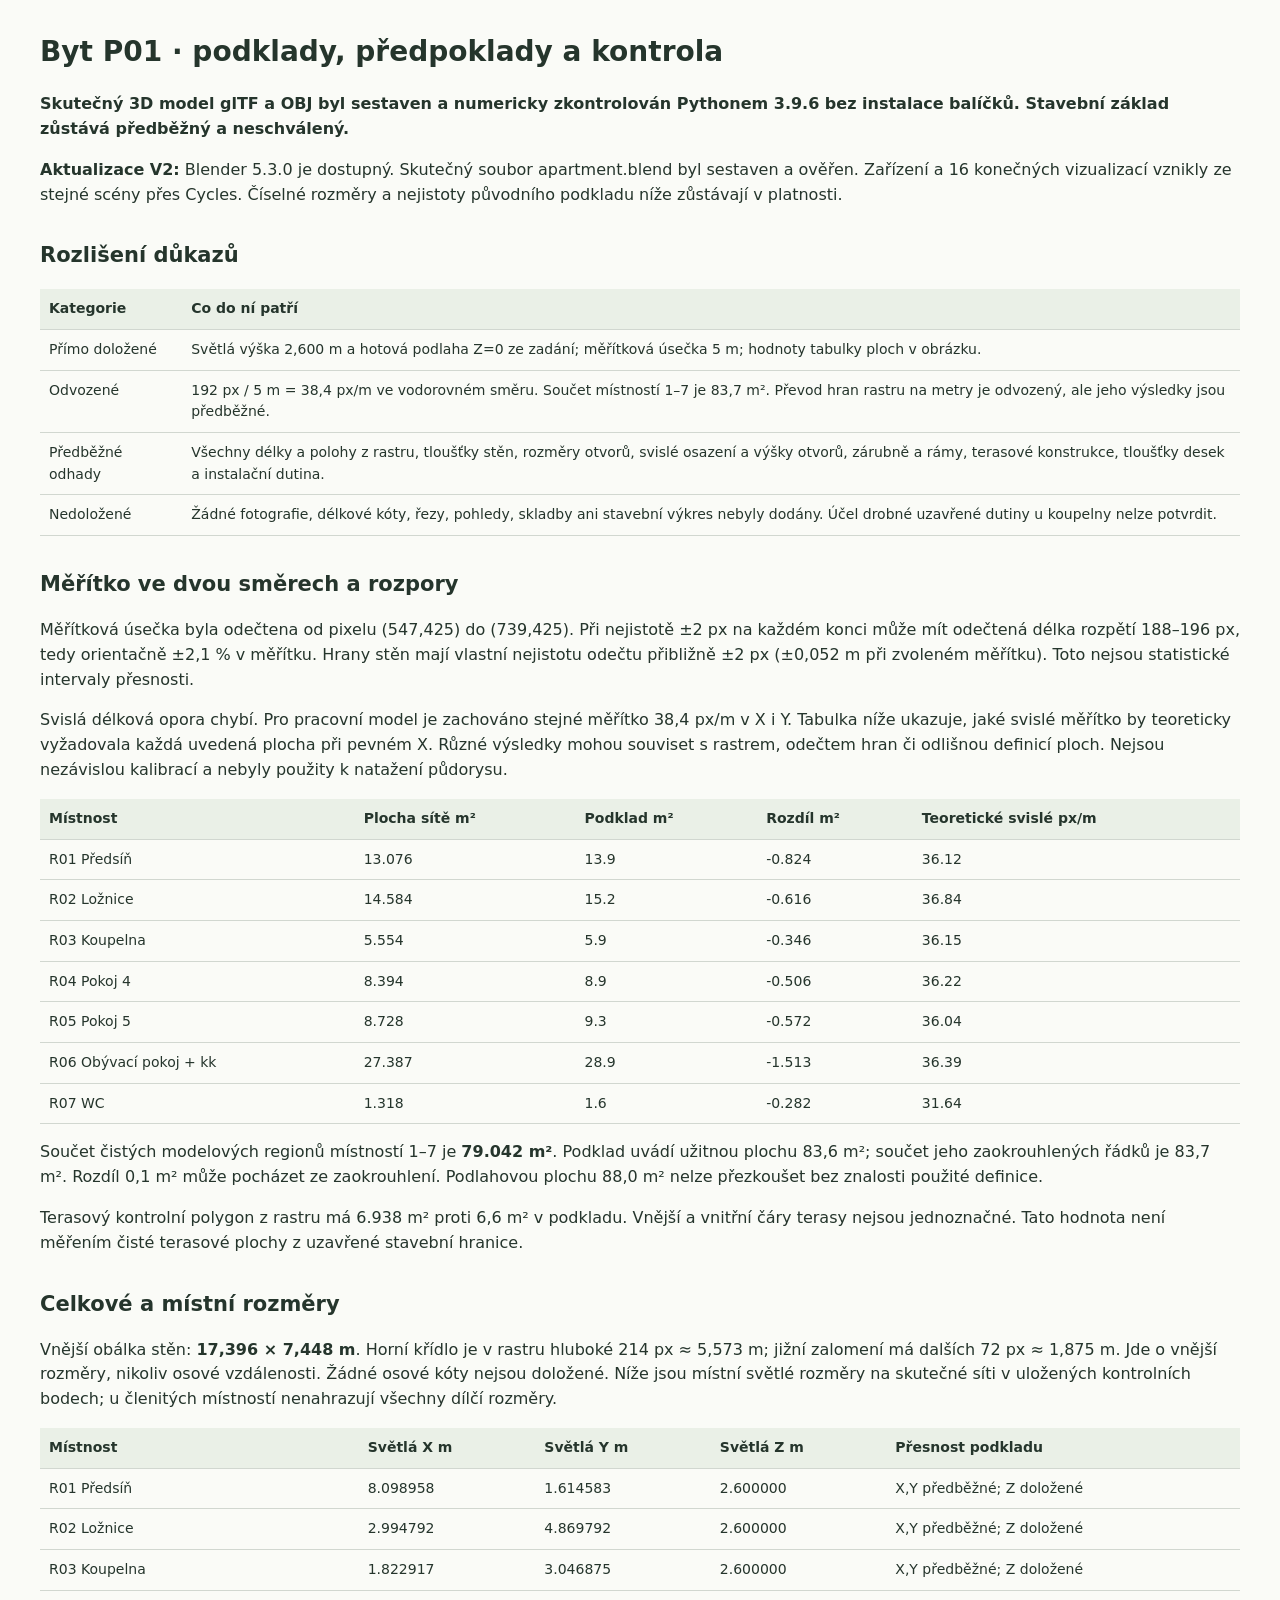
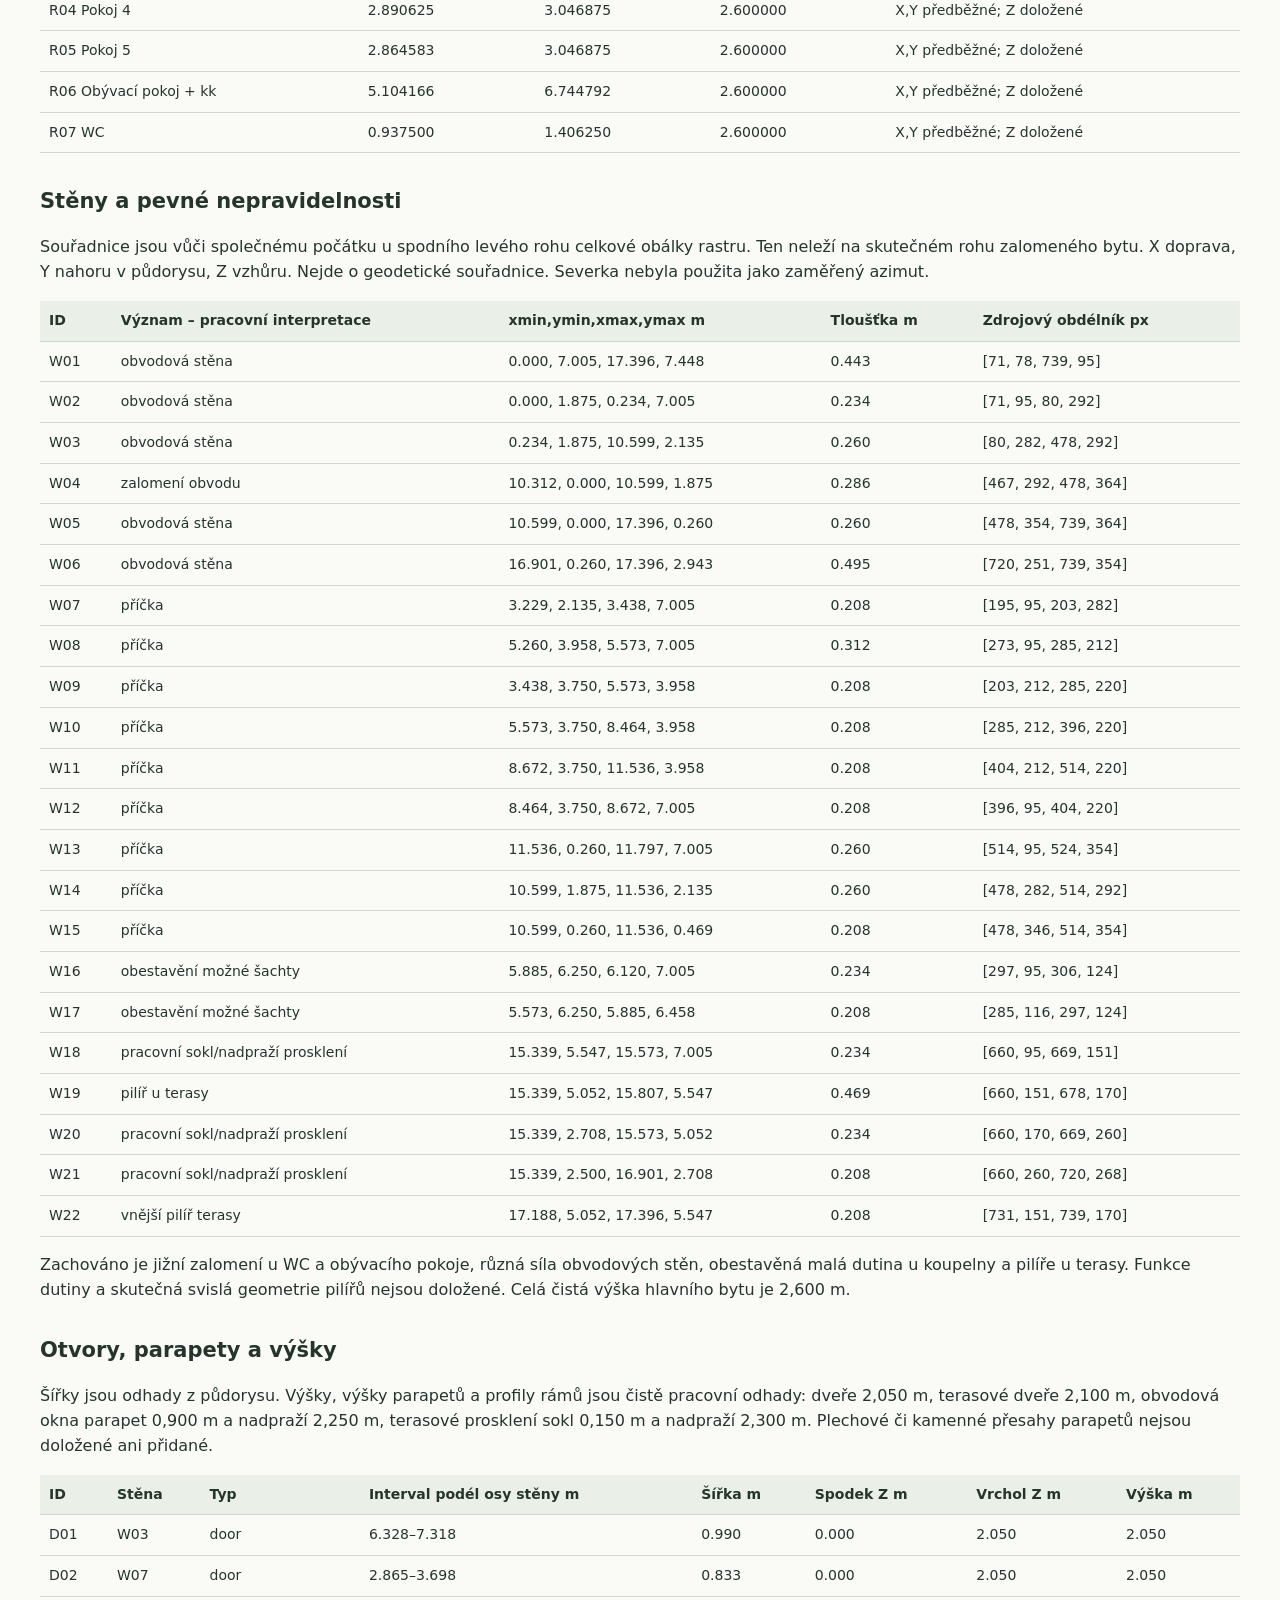
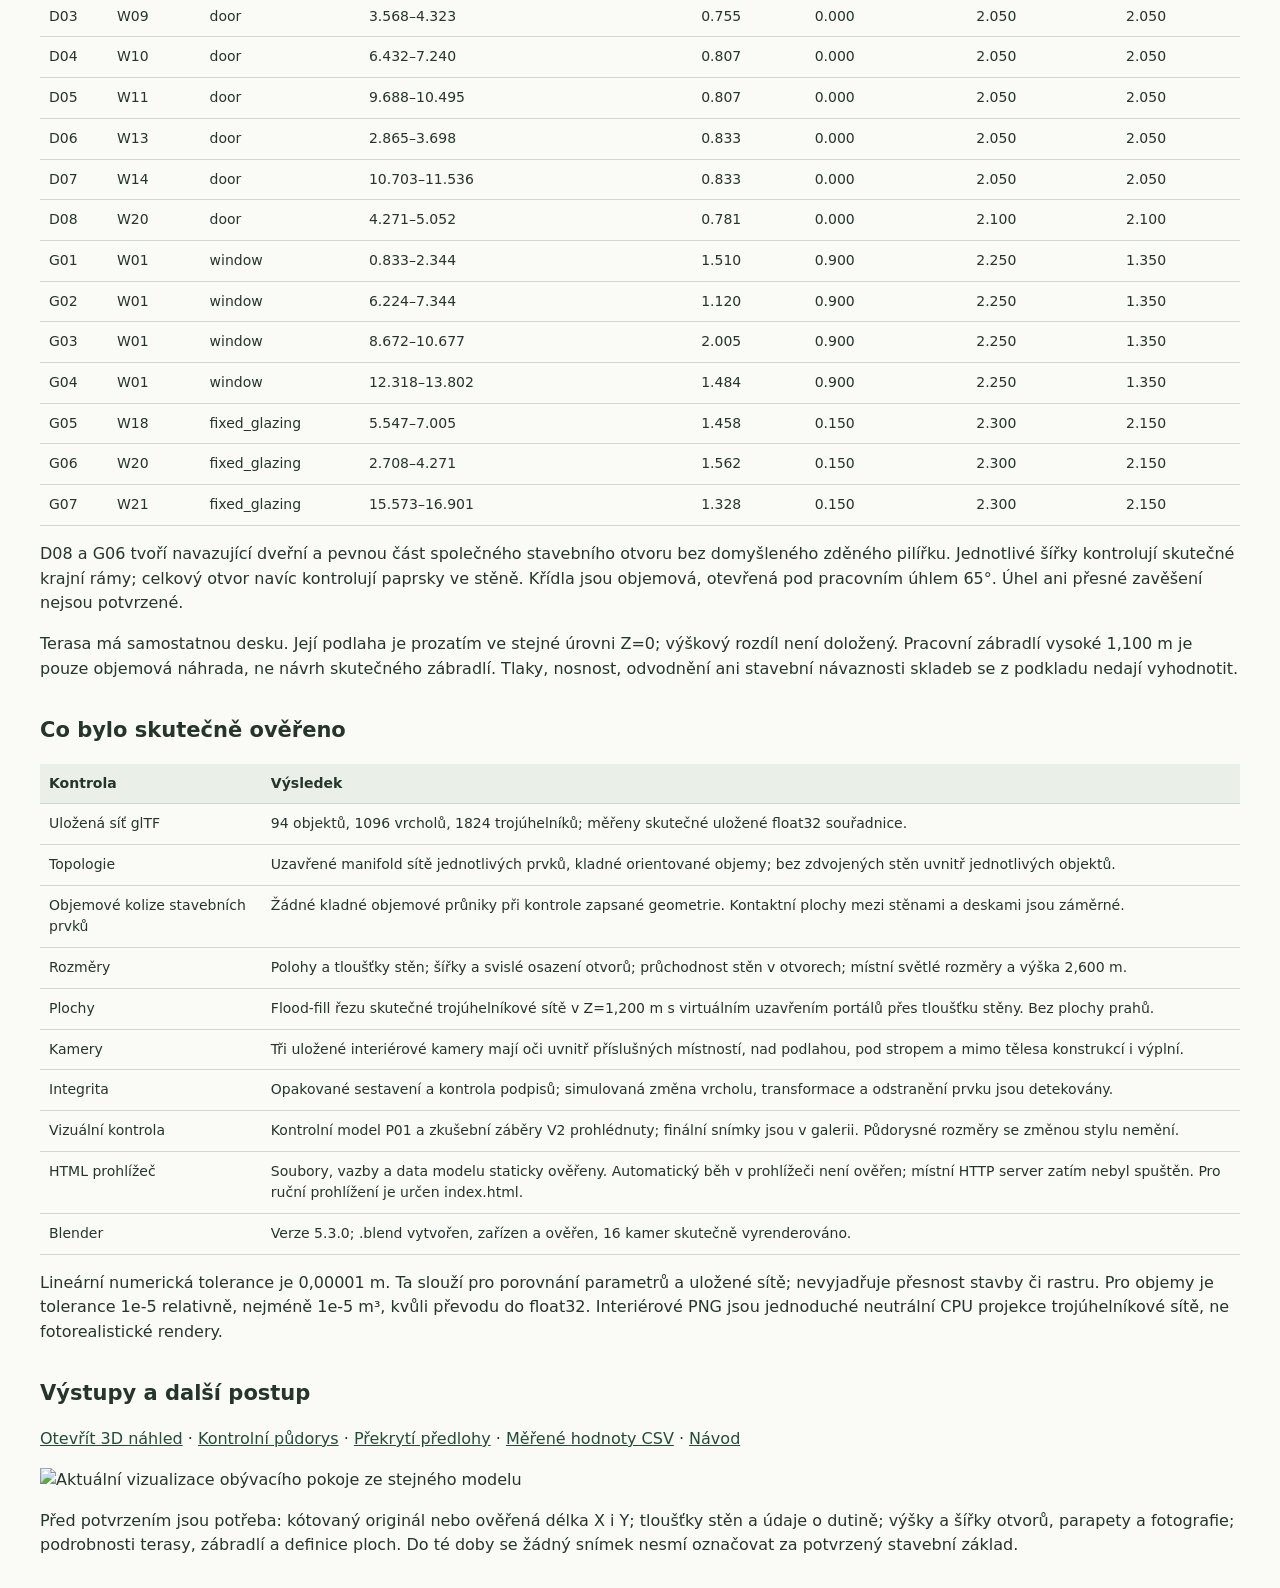
==== source_assessment.html @ 37d4055d "Add apartment website and 3D model" ====
<!doctype html><html lang="cs"><head><meta charset="utf-8"><meta name="viewport" content="width=device-width,initial-scale=1"><title>Podklady a kontrola – byt P01</title>
<style>body{font:16px/1.55 system-ui,sans-serif;max-width:1200px;margin:30px auto;padding:0 22px;color:#25352c;background:#fafbf7}h1{font-size:28px}h2{font-size:21px;margin-top:32px}table{border-collapse:collapse;width:100%;font-size:14px;margin:16px 0}td,th{border-bottom:1px solid #d1d7d0;text-align:left;padding:9px;vertical-align:top}th{background:#eaf0e7}code{background:#e8eee4;padding:2px 4px}img{max-width:100%;height:auto}a{color:#234c35}@media print{body{font-size:11px}table{font-size:10px}h2{break-after:avoid}tr{break-inside:avoid}}</style></head><body>
<h1>Byt P01 · podklady, předpoklady a kontrola</h1>
<p><strong>Skutečný 3D model glTF a OBJ byl sestaven a numericky zkontrolován Pythonem 3.9.6 bez instalace balíčků. Stavební základ zůstává předběžný a neschválený.</strong></p>
<p><strong>Aktualizace V2:</strong> Blender 5.3.0 je dostupný. Skutečný soubor apartment.blend byl sestaven a ověřen. Zařízení a 16 konečných vizualizací vznikly ze stejné scény přes Cycles. Číselné rozměry a nejistoty původního podkladu níže zůstávají v platnosti.</p>
<h2>Rozlišení důkazů</h2>
<table><thead><tr><th>Kategorie</th><th>Co do ní patří</th></tr></thead><tbody><tr><td>Přímo doložené</td><td>Světlá výška 2,600 m a hotová podlaha Z=0 ze zadání; měřítková úsečka 5 m; hodnoty tabulky ploch v obrázku.</td></tr><tr><td>Odvozené</td><td>192 px / 5 m = 38,4 px/m ve vodorovném směru. Součet místností 1–7 je 83,7 m². Převod hran rastru na metry je odvozený, ale jeho výsledky jsou předběžné.</td></tr><tr><td>Předběžné odhady</td><td>Všechny délky a polohy z rastru, tloušťky stěn, rozměry otvorů, svislé osazení a výšky otvorů, zárubně a rámy, terasové konstrukce, tloušťky desek a instalační dutina.</td></tr><tr><td>Nedoložené</td><td>Žádné fotografie, délkové kóty, řezy, pohledy, skladby ani stavební výkres nebyly dodány. Účel drobné uzavřené dutiny u koupelny nelze potvrdit.</td></tr></tbody></table>
<h2>Měřítko ve dvou směrech a rozpory</h2>
<p>Měřítková úsečka byla odečtena od pixelu (547,425) do (739,425). Při nejistotě ±2 px na každém konci může mít odečtená délka rozpětí 188–196 px, tedy orientačně ±2,1 % v měřítku. Hrany stěn mají vlastní nejistotu odečtu přibližně ±2 px (±0,052 m při zvoleném měřítku). Toto nejsou statistické intervaly přesnosti.</p>
<p>Svislá délková opora chybí. Pro pracovní model je zachováno stejné měřítko 38,4 px/m v X i Y. Tabulka níže ukazuje, jaké svislé měřítko by teoreticky vyžadovala každá uvedená plocha při pevném X. Různé výsledky mohou souviset s rastrem, odečtem hran či odlišnou definicí ploch. Nejsou nezávislou kalibrací a nebyly použity k natažení půdorysu.</p>
<table><thead><tr><th>Místnost</th><th>Plocha sítě m²</th><th>Podklad m²</th><th>Rozdíl m²</th><th>Teoretické svislé px/m</th></tr></thead><tbody><tr><td>R01 Předsíň</td><td>13.076</td><td>13.9</td><td>-0.824</td><td>36.12</td></tr><tr><td>R02 Ložnice</td><td>14.584</td><td>15.2</td><td>-0.616</td><td>36.84</td></tr><tr><td>R03 Koupelna</td><td>5.554</td><td>5.9</td><td>-0.346</td><td>36.15</td></tr><tr><td>R04 Pokoj 4</td><td>8.394</td><td>8.9</td><td>-0.506</td><td>36.22</td></tr><tr><td>R05 Pokoj 5</td><td>8.728</td><td>9.3</td><td>-0.572</td><td>36.04</td></tr><tr><td>R06 Obývací pokoj + kk</td><td>27.387</td><td>28.9</td><td>-1.513</td><td>36.39</td></tr><tr><td>R07 WC</td><td>1.318</td><td>1.6</td><td>-0.282</td><td>31.64</td></tr></tbody></table>
<p>Součet čistých modelových regionů místností 1–7 je <strong>79.042 m²</strong>. Podklad uvádí užitnou plochu 83,6 m²; součet jeho zaokrouhlených řádků je 83,7 m². Rozdíl 0,1 m² může pocházet ze zaokrouhlení. Podlahovou plochu 88,0 m² nelze přezkoušet bez znalosti použité definice.</p>
<p>Terasový kontrolní polygon z rastru má 6.938 m² proti 6,6 m² v podkladu. Vnější a vnitřní čáry terasy nejsou jednoznačné. Tato hodnota není měřením čisté terasové plochy z uzavřené stavební hranice.</p>
<h2>Celkové a místní rozměry</h2>
<p>Vnější obálka stěn: <strong>17,396 × 7,448 m</strong>. Horní křídlo je v rastru hluboké 214 px ≈ 5,573 m; jižní zalomení má dalších 72 px ≈ 1,875 m. Jde o vnější rozměry, nikoliv osové vzdálenosti. Žádné osové kóty nejsou doložené. Níže jsou místní světlé rozměry na skutečné síti v uložených kontrolních bodech; u členitých místností nenahrazují všechny dílčí rozměry.</p>
<table><thead><tr><th>Místnost</th><th>Světlá X m</th><th>Světlá Y m</th><th>Světlá Z m</th><th>Přesnost podkladu</th></tr></thead><tbody><tr><td>R01 Předsíň</td><td>8.098958</td><td>1.614583</td><td>2.600000</td><td>X,Y předběžné; Z doložené</td></tr><tr><td>R02 Ložnice</td><td>2.994792</td><td>4.869792</td><td>2.600000</td><td>X,Y předběžné; Z doložené</td></tr><tr><td>R03 Koupelna</td><td>1.822917</td><td>3.046875</td><td>2.600000</td><td>X,Y předběžné; Z doložené</td></tr><tr><td>R04 Pokoj 4</td><td>2.890625</td><td>3.046875</td><td>2.600000</td><td>X,Y předběžné; Z doložené</td></tr><tr><td>R05 Pokoj 5</td><td>2.864583</td><td>3.046875</td><td>2.600000</td><td>X,Y předběžné; Z doložené</td></tr><tr><td>R06 Obývací pokoj + kk</td><td>5.104166</td><td>6.744792</td><td>2.600000</td><td>X,Y předběžné; Z doložené</td></tr><tr><td>R07 WC</td><td>0.937500</td><td>1.406250</td><td>2.600000</td><td>X,Y předběžné; Z doložené</td></tr></tbody></table>
<h2>Stěny a pevné nepravidelnosti</h2>
<p>Souřadnice jsou vůči společnému počátku u spodního levého rohu celkové obálky rastru. Ten neleží na skutečném rohu zalomeného bytu. X doprava, Y nahoru v půdorysu, Z vzhůru. Nejde o geodetické souřadnice. Severka nebyla použita jako zaměřený azimut.</p>
<table><thead><tr><th>ID</th><th>Význam – pracovní interpretace</th><th>xmin,ymin,xmax,ymax m</th><th>Tloušťka m</th><th>Zdrojový obdélník px</th></tr></thead><tbody><tr><td>W01</td><td>obvodová stěna</td><td>0.000, 7.005, 17.396, 7.448</td><td>0.443</td><td>[71, 78, 739, 95]</td></tr><tr><td>W02</td><td>obvodová stěna</td><td>0.000, 1.875, 0.234, 7.005</td><td>0.234</td><td>[71, 95, 80, 292]</td></tr><tr><td>W03</td><td>obvodová stěna</td><td>0.234, 1.875, 10.599, 2.135</td><td>0.260</td><td>[80, 282, 478, 292]</td></tr><tr><td>W04</td><td>zalomení obvodu</td><td>10.312, 0.000, 10.599, 1.875</td><td>0.286</td><td>[467, 292, 478, 364]</td></tr><tr><td>W05</td><td>obvodová stěna</td><td>10.599, 0.000, 17.396, 0.260</td><td>0.260</td><td>[478, 354, 739, 364]</td></tr><tr><td>W06</td><td>obvodová stěna</td><td>16.901, 0.260, 17.396, 2.943</td><td>0.495</td><td>[720, 251, 739, 354]</td></tr><tr><td>W07</td><td>příčka</td><td>3.229, 2.135, 3.438, 7.005</td><td>0.208</td><td>[195, 95, 203, 282]</td></tr><tr><td>W08</td><td>příčka</td><td>5.260, 3.958, 5.573, 7.005</td><td>0.312</td><td>[273, 95, 285, 212]</td></tr><tr><td>W09</td><td>příčka</td><td>3.438, 3.750, 5.573, 3.958</td><td>0.208</td><td>[203, 212, 285, 220]</td></tr><tr><td>W10</td><td>příčka</td><td>5.573, 3.750, 8.464, 3.958</td><td>0.208</td><td>[285, 212, 396, 220]</td></tr><tr><td>W11</td><td>příčka</td><td>8.672, 3.750, 11.536, 3.958</td><td>0.208</td><td>[404, 212, 514, 220]</td></tr><tr><td>W12</td><td>příčka</td><td>8.464, 3.750, 8.672, 7.005</td><td>0.208</td><td>[396, 95, 404, 220]</td></tr><tr><td>W13</td><td>příčka</td><td>11.536, 0.260, 11.797, 7.005</td><td>0.260</td><td>[514, 95, 524, 354]</td></tr><tr><td>W14</td><td>příčka</td><td>10.599, 1.875, 11.536, 2.135</td><td>0.260</td><td>[478, 282, 514, 292]</td></tr><tr><td>W15</td><td>příčka</td><td>10.599, 0.260, 11.536, 0.469</td><td>0.208</td><td>[478, 346, 514, 354]</td></tr><tr><td>W16</td><td>obestavění možné šachty</td><td>5.885, 6.250, 6.120, 7.005</td><td>0.234</td><td>[297, 95, 306, 124]</td></tr><tr><td>W17</td><td>obestavění možné šachty</td><td>5.573, 6.250, 5.885, 6.458</td><td>0.208</td><td>[285, 116, 297, 124]</td></tr><tr><td>W18</td><td>pracovní sokl/nadpraží prosklení</td><td>15.339, 5.547, 15.573, 7.005</td><td>0.234</td><td>[660, 95, 669, 151]</td></tr><tr><td>W19</td><td>pilíř u terasy</td><td>15.339, 5.052, 15.807, 5.547</td><td>0.469</td><td>[660, 151, 678, 170]</td></tr><tr><td>W20</td><td>pracovní sokl/nadpraží prosklení</td><td>15.339, 2.708, 15.573, 5.052</td><td>0.234</td><td>[660, 170, 669, 260]</td></tr><tr><td>W21</td><td>pracovní sokl/nadpraží prosklení</td><td>15.339, 2.500, 16.901, 2.708</td><td>0.208</td><td>[660, 260, 720, 268]</td></tr><tr><td>W22</td><td>vnější pilíř terasy</td><td>17.188, 5.052, 17.396, 5.547</td><td>0.208</td><td>[731, 151, 739, 170]</td></tr></tbody></table>
<p>Zachováno je jižní zalomení u WC a obývacího pokoje, různá síla obvodových stěn, obestavěná malá dutina u koupelny a pilíře u terasy. Funkce dutiny a skutečná svislá geometrie pilířů nejsou doložené. Celá čistá výška hlavního bytu je 2,600 m.</p>
<h2>Otvory, parapety a výšky</h2>
<p>Šířky jsou odhady z půdorysu. Výšky, výšky parapetů a profily rámů jsou čistě pracovní odhady: dveře 2,050 m, terasové dveře 2,100 m, obvodová okna parapet 0,900 m a nadpraží 2,250 m, terasové prosklení sokl 0,150 m a nadpraží 2,300 m. Plechové či kamenné přesahy parapetů nejsou doložené ani přidané.</p>
<table><thead><tr><th>ID</th><th>Stěna</th><th>Typ</th><th>Interval podél osy stěny m</th><th>Šířka m</th><th>Spodek Z m</th><th>Vrchol Z m</th><th>Výška m</th></tr></thead><tbody><tr><td>D01</td><td>W03</td><td>door</td><td>6.328–7.318</td><td>0.990</td><td>0.000</td><td>2.050</td><td>2.050</td></tr><tr><td>D02</td><td>W07</td><td>door</td><td>2.865–3.698</td><td>0.833</td><td>0.000</td><td>2.050</td><td>2.050</td></tr><tr><td>D03</td><td>W09</td><td>door</td><td>3.568–4.323</td><td>0.755</td><td>0.000</td><td>2.050</td><td>2.050</td></tr><tr><td>D04</td><td>W10</td><td>door</td><td>6.432–7.240</td><td>0.807</td><td>0.000</td><td>2.050</td><td>2.050</td></tr><tr><td>D05</td><td>W11</td><td>door</td><td>9.688–10.495</td><td>0.807</td><td>0.000</td><td>2.050</td><td>2.050</td></tr><tr><td>D06</td><td>W13</td><td>door</td><td>2.865–3.698</td><td>0.833</td><td>0.000</td><td>2.050</td><td>2.050</td></tr><tr><td>D07</td><td>W14</td><td>door</td><td>10.703–11.536</td><td>0.833</td><td>0.000</td><td>2.050</td><td>2.050</td></tr><tr><td>D08</td><td>W20</td><td>door</td><td>4.271–5.052</td><td>0.781</td><td>0.000</td><td>2.100</td><td>2.100</td></tr><tr><td>G01</td><td>W01</td><td>window</td><td>0.833–2.344</td><td>1.510</td><td>0.900</td><td>2.250</td><td>1.350</td></tr><tr><td>G02</td><td>W01</td><td>window</td><td>6.224–7.344</td><td>1.120</td><td>0.900</td><td>2.250</td><td>1.350</td></tr><tr><td>G03</td><td>W01</td><td>window</td><td>8.672–10.677</td><td>2.005</td><td>0.900</td><td>2.250</td><td>1.350</td></tr><tr><td>G04</td><td>W01</td><td>window</td><td>12.318–13.802</td><td>1.484</td><td>0.900</td><td>2.250</td><td>1.350</td></tr><tr><td>G05</td><td>W18</td><td>fixed_glazing</td><td>5.547–7.005</td><td>1.458</td><td>0.150</td><td>2.300</td><td>2.150</td></tr><tr><td>G06</td><td>W20</td><td>fixed_glazing</td><td>2.708–4.271</td><td>1.562</td><td>0.150</td><td>2.300</td><td>2.150</td></tr><tr><td>G07</td><td>W21</td><td>fixed_glazing</td><td>15.573–16.901</td><td>1.328</td><td>0.150</td><td>2.300</td><td>2.150</td></tr></tbody></table>
<p>D08 a G06 tvoří navazující dveřní a pevnou část společného stavebního otvoru bez domyšleného zděného pilířku. Jednotlivé šířky kontrolují skutečné krajní rámy; celkový otvor navíc kontrolují paprsky ve stěně. Křídla jsou objemová, otevřená pod pracovním úhlem 65°. Úhel ani přesné zavěšení nejsou potvrzené.</p>
<p>Terasa má samostatnou desku. Její podlaha je prozatím ve stejné úrovni Z=0; výškový rozdíl není doložený. Pracovní zábradlí vysoké 1,100 m je pouze objemová náhrada, ne návrh skutečného zábradlí. Tlaky, nosnost, odvodnění ani stavební návaznosti skladeb se z podkladu nedají vyhodnotit.</p>
<h2>Co bylo skutečně ověřeno</h2>
<table><thead><tr><th>Kontrola</th><th>Výsledek</th></tr></thead><tbody><tr><td>Uložená síť glTF</td><td>94 objektů, 1096 vrcholů, 1824 trojúhelníků; měřeny skutečné uložené float32 souřadnice.</td></tr><tr><td>Topologie</td><td>Uzavřené manifold sítě jednotlivých prvků, kladné orientované objemy; bez zdvojených stěn uvnitř jednotlivých objektů.</td></tr><tr><td>Objemové kolize stavebních prvků</td><td>Žádné kladné objemové průniky při kontrole zapsané geometrie. Kontaktní plochy mezi stěnami a deskami jsou záměrné.</td></tr><tr><td>Rozměry</td><td>Polohy a tloušťky stěn; šířky a svislé osazení otvorů; průchodnost stěn v otvorech; místní světlé rozměry a výška 2,600 m.</td></tr><tr><td>Plochy</td><td>Flood-fill řezu skutečné trojúhelníkové sítě v Z=1,200 m s virtuálním uzavřením portálů přes tloušťku stěny. Bez plochy prahů.</td></tr><tr><td>Kamery</td><td>Tři uložené interiérové kamery mají oči uvnitř příslušných místností, nad podlahou, pod stropem a mimo tělesa konstrukcí i výplní.</td></tr><tr><td>Integrita</td><td>Opakované sestavení a kontrola podpisů; simulovaná změna vrcholu, transformace a odstranění prvku jsou detekovány.</td></tr><tr><td>Vizuální kontrola</td><td>Kontrolní model P01 a zkušební záběry V2 prohlédnuty; finální snímky jsou v galerii. Půdorysné rozměry se změnou stylu nemění.</td></tr><tr><td>HTML prohlížeč</td><td>Soubory, vazby a data modelu staticky ověřeny. Automatický běh v prohlížeči není ověřen; místní HTTP server zatím nebyl spuštěn. Pro ruční prohlížení je určen index.html.</td></tr><tr><td>Blender</td><td>Verze 5.3.0; .blend vytvořen, zařízen a ověřen, 16 kamer skutečně vyrenderováno.</td></tr></tbody></table>
<p>Lineární numerická tolerance je 0,00001 m. Ta slouží pro porovnání parametrů a uložené sítě; nevyjadřuje přesnost stavby či rastru. Pro objemy je tolerance 1e-5 relativně, nejméně 1e-5 m³, kvůli převodu do float32. Interiérové PNG jsou jednoduché neutrální CPU projekce trojúhelníkové sítě, ne fotorealistické rendery.</p>
<h2>Výstupy a další postup</h2>
<p><a href="viewer.html">Otevřít 3D náhled</a> · <a href="views/control_plan.svg">Kontrolní půdorys</a> · <a href="views/reference_overlay.svg">Překrytí předlohy</a> · <a href="checks/geometry_report_portable.csv">Měřené hodnoty CSV</a> · <a href="README_FAMILY.txt">Návod</a></p>
<img src="renders_family/CAM_R06_A.jpg" alt="Aktuální vizualizace obývacího pokoje ze stejného modelu">
<p>Před potvrzením jsou potřeba: kótovaný originál nebo ověřená délka X i Y; tloušťky stěn a údaje o dutině; výšky a šířky otvorů, parapety a fotografie; podrobnosti terasy, zábradlí a definice ploch. Do té doby se žádný snímek nesmí označovat za potvrzený stavební základ.</p>
</body></html>
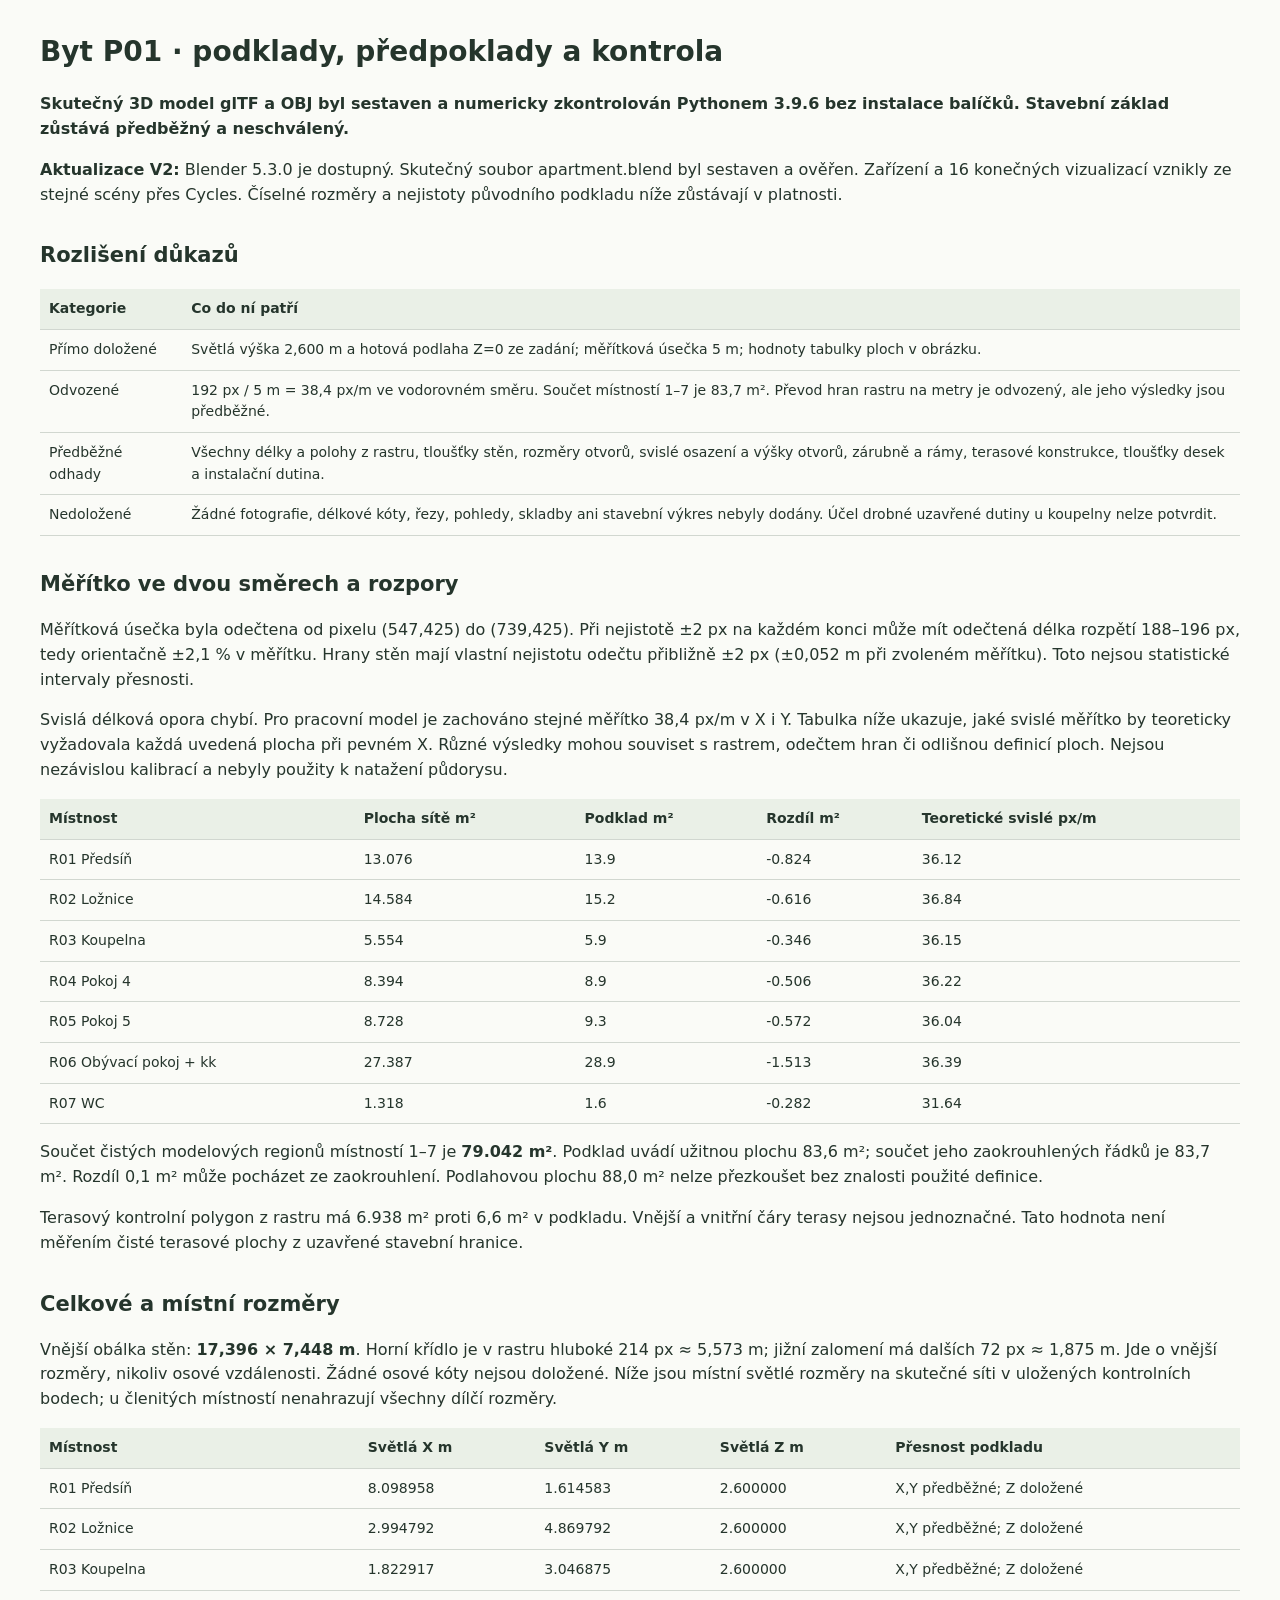
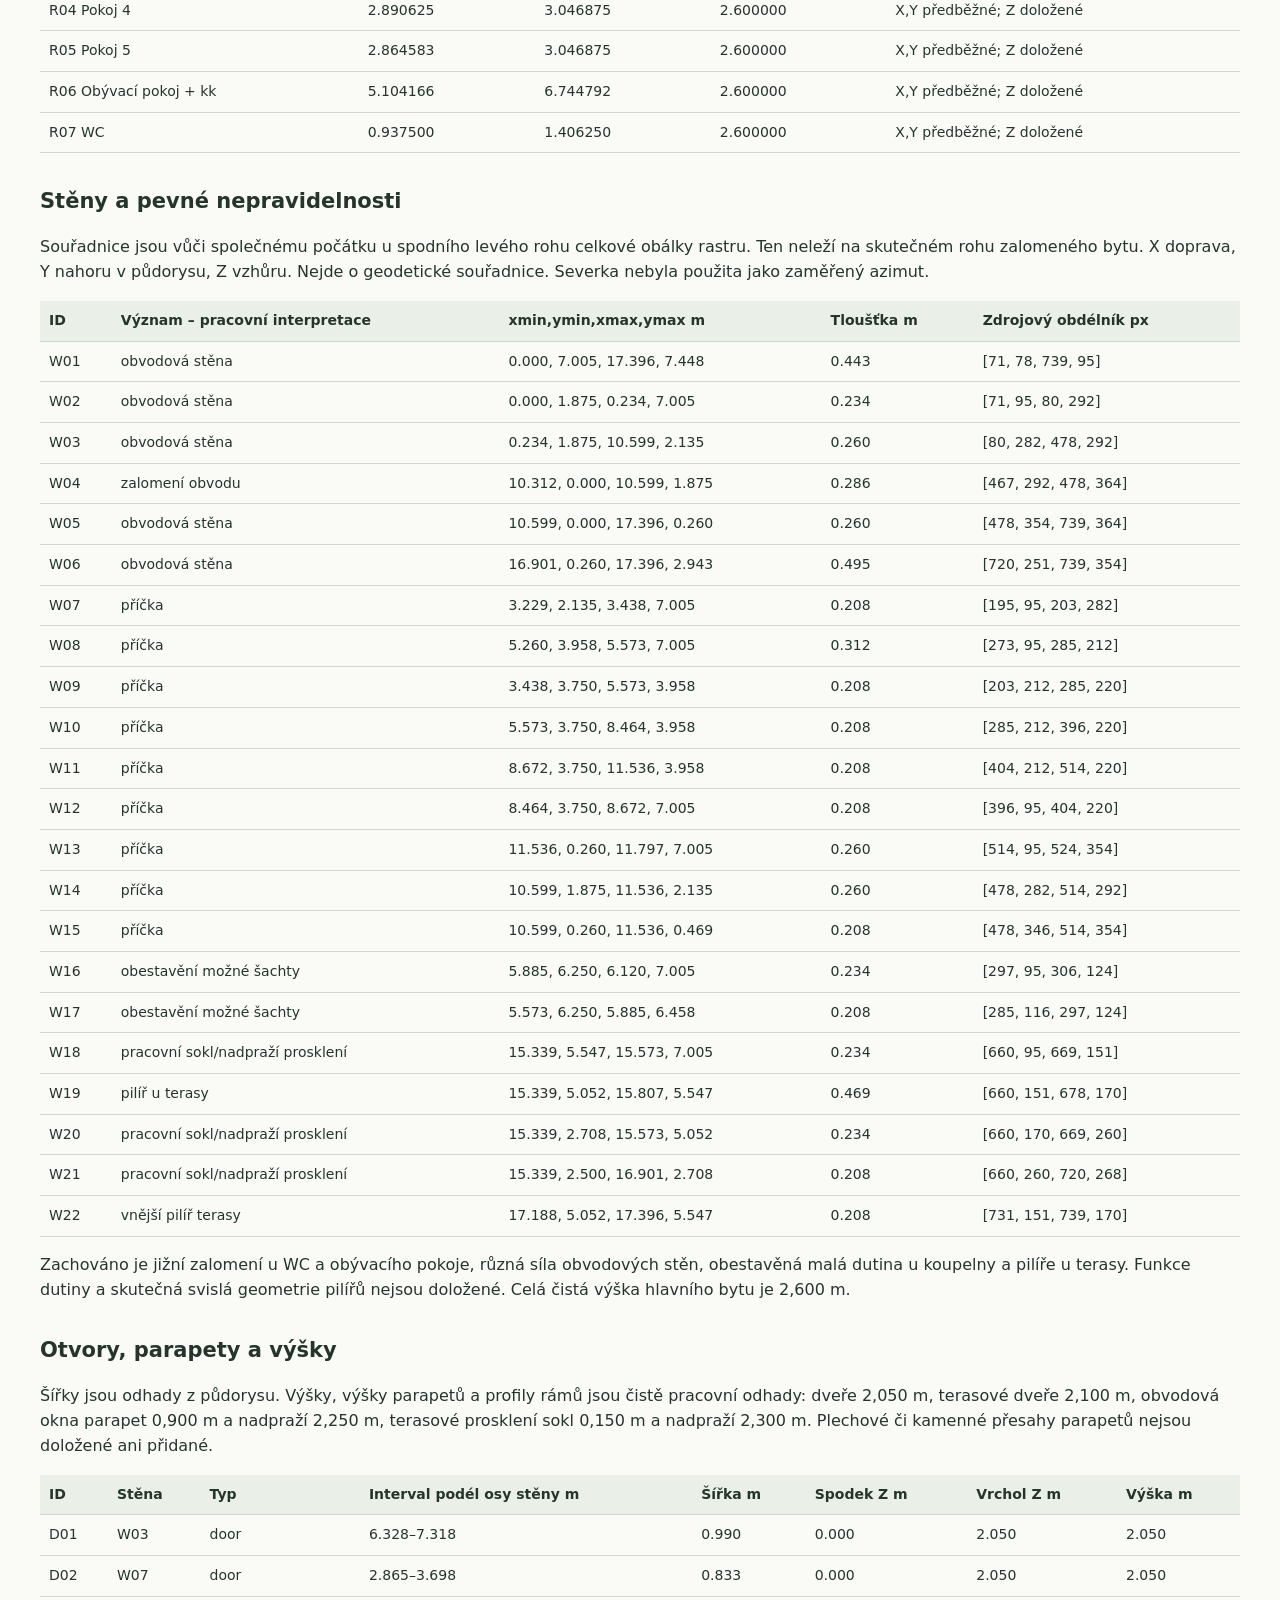
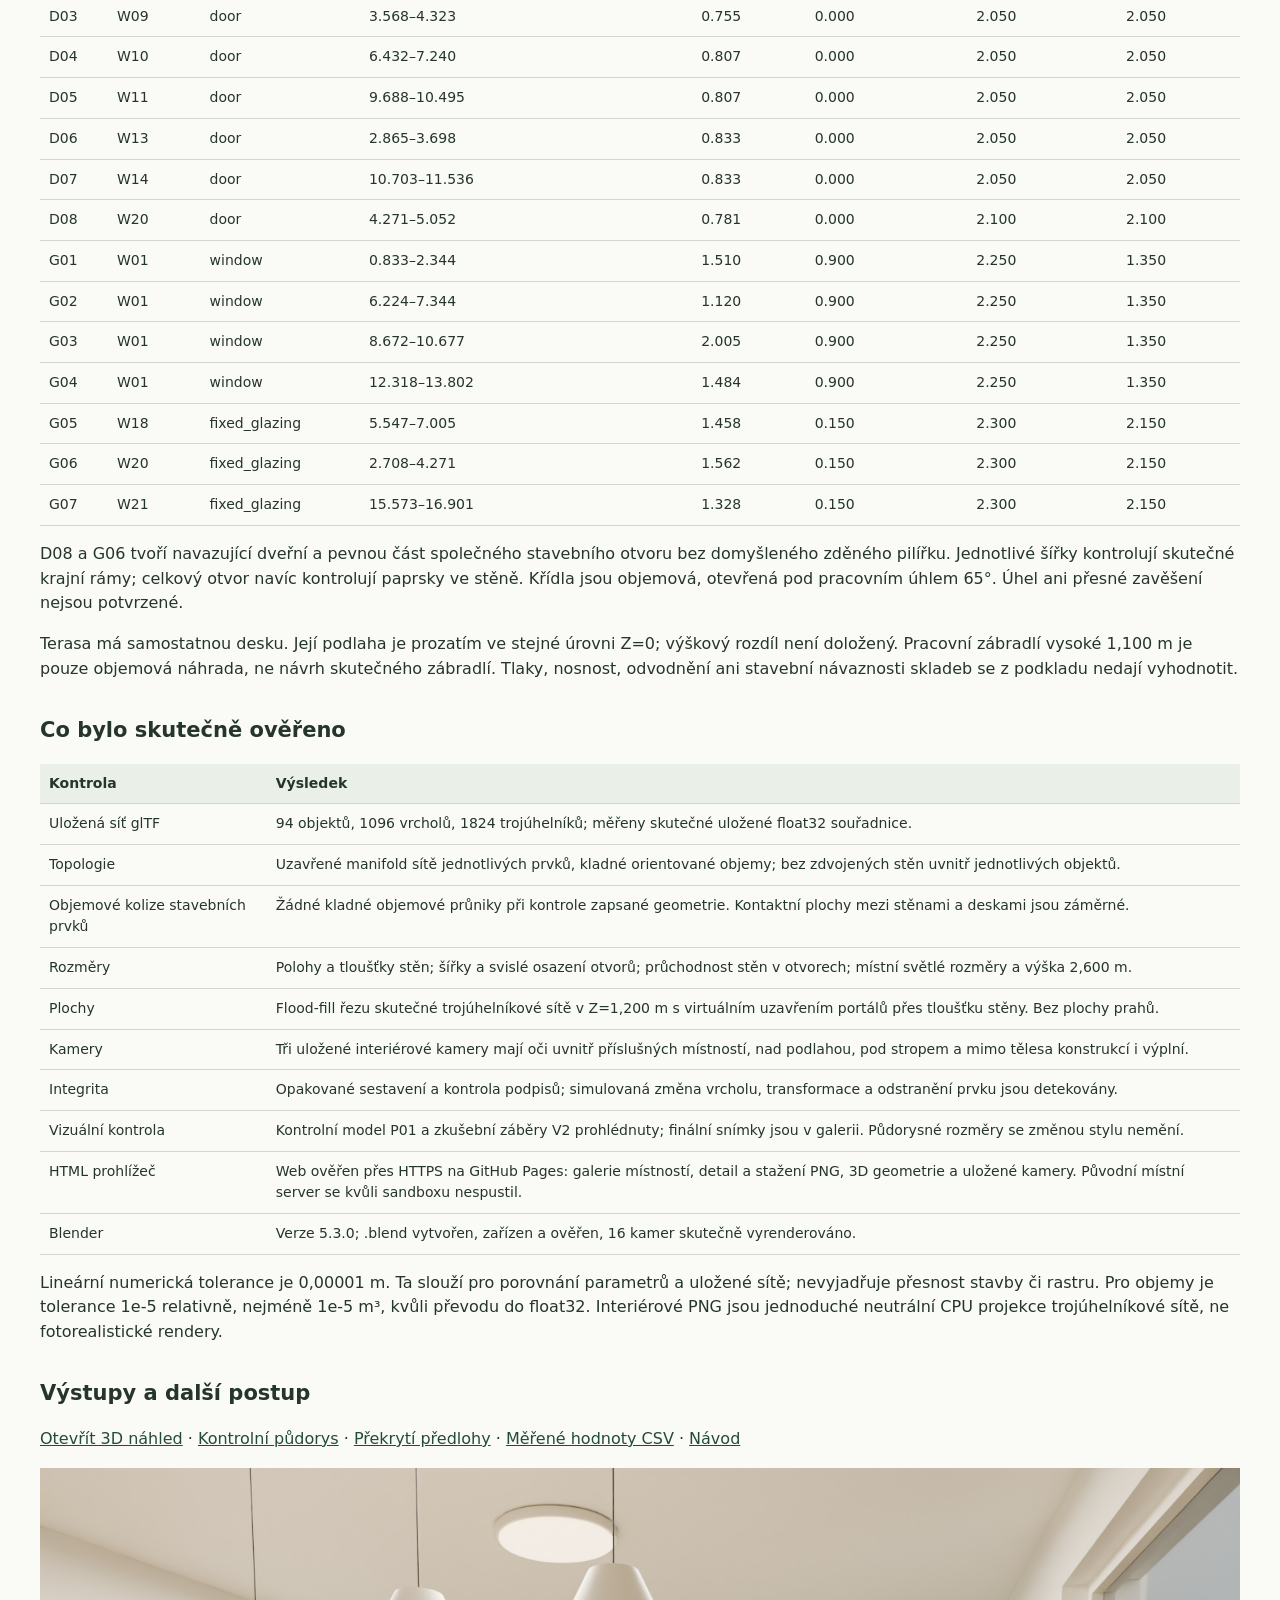
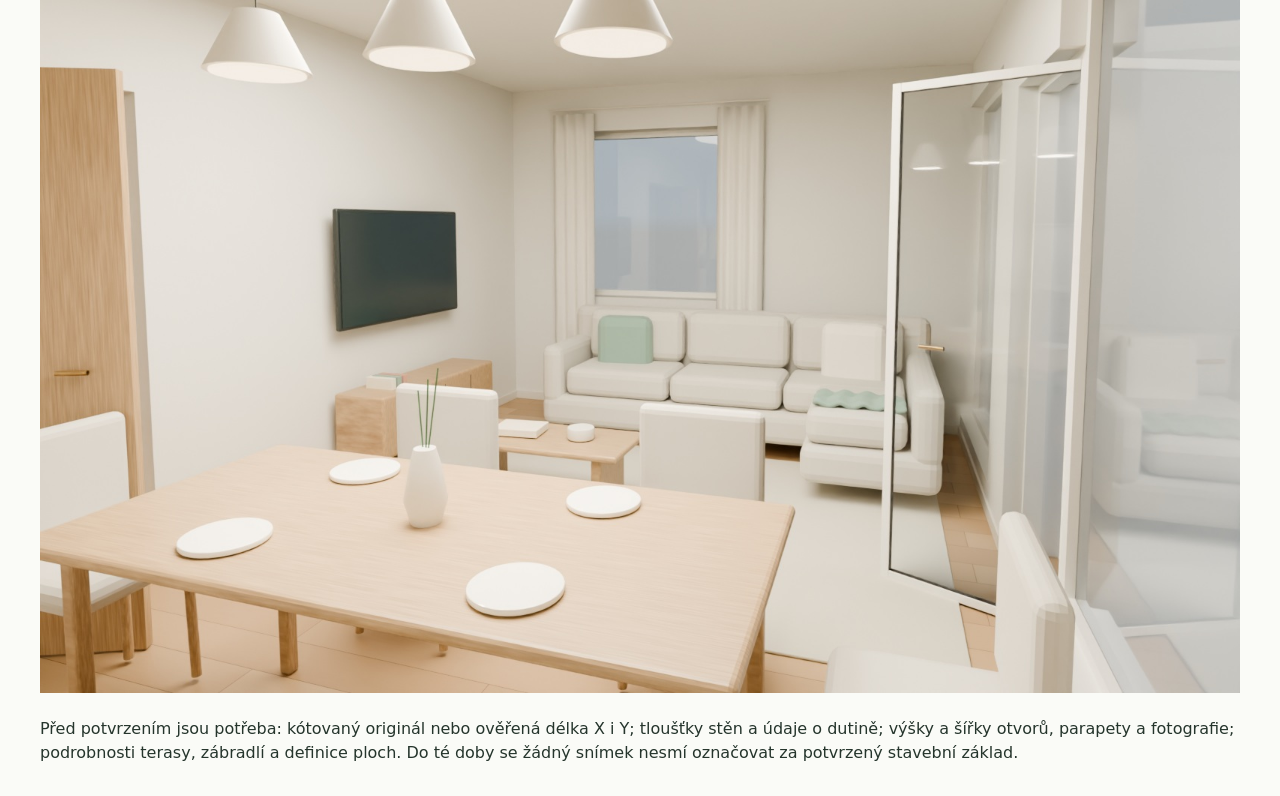
==== commit 5e717fb8: "Document live site and browser verification" ====
--- a/source_assessment.html
+++ b/source_assessment.html
@@ -24,7 +24,7 @@
 <p>D08 a G06 tvoří navazující dveřní a pevnou část společného stavebního otvoru bez domyšleného zděného pilířku. Jednotlivé šířky kontrolují skutečné krajní rámy; celkový otvor navíc kontrolují paprsky ve stěně. Křídla jsou objemová, otevřená pod pracovním úhlem 65°. Úhel ani přesné zavěšení nejsou potvrzené.</p>
 <p>Terasa má samostatnou desku. Její podlaha je prozatím ve stejné úrovni Z=0; výškový rozdíl není doložený. Pracovní zábradlí vysoké 1,100 m je pouze objemová náhrada, ne návrh skutečného zábradlí. Tlaky, nosnost, odvodnění ani stavební návaznosti skladeb se z podkladu nedají vyhodnotit.</p>
 <h2>Co bylo skutečně ověřeno</h2>
-<table><thead><tr><th>Kontrola</th><th>Výsledek</th></tr></thead><tbody><tr><td>Uložená síť glTF</td><td>94 objektů, 1096 vrcholů, 1824 trojúhelníků; měřeny skutečné uložené float32 souřadnice.</td></tr><tr><td>Topologie</td><td>Uzavřené manifold sítě jednotlivých prvků, kladné orientované objemy; bez zdvojených stěn uvnitř jednotlivých objektů.</td></tr><tr><td>Objemové kolize stavebních prvků</td><td>Žádné kladné objemové průniky při kontrole zapsané geometrie. Kontaktní plochy mezi stěnami a deskami jsou záměrné.</td></tr><tr><td>Rozměry</td><td>Polohy a tloušťky stěn; šířky a svislé osazení otvorů; průchodnost stěn v otvorech; místní světlé rozměry a výška 2,600 m.</td></tr><tr><td>Plochy</td><td>Flood-fill řezu skutečné trojúhelníkové sítě v Z=1,200 m s virtuálním uzavřením portálů přes tloušťku stěny. Bez plochy prahů.</td></tr><tr><td>Kamery</td><td>Tři uložené interiérové kamery mají oči uvnitř příslušných místností, nad podlahou, pod stropem a mimo tělesa konstrukcí i výplní.</td></tr><tr><td>Integrita</td><td>Opakované sestavení a kontrola podpisů; simulovaná změna vrcholu, transformace a odstranění prvku jsou detekovány.</td></tr><tr><td>Vizuální kontrola</td><td>Kontrolní model P01 a zkušební záběry V2 prohlédnuty; finální snímky jsou v galerii. Půdorysné rozměry se změnou stylu nemění.</td></tr><tr><td>HTML prohlížeč</td><td>Soubory, vazby a data modelu staticky ověřeny. Automatický běh v prohlížeči není ověřen; místní HTTP server zatím nebyl spuštěn. Pro ruční prohlížení je určen index.html.</td></tr><tr><td>Blender</td><td>Verze 5.3.0; .blend vytvořen, zařízen a ověřen, 16 kamer skutečně vyrenderováno.</td></tr></tbody></table>
+<table><thead><tr><th>Kontrola</th><th>Výsledek</th></tr></thead><tbody><tr><td>Uložená síť glTF</td><td>94 objektů, 1096 vrcholů, 1824 trojúhelníků; měřeny skutečné uložené float32 souřadnice.</td></tr><tr><td>Topologie</td><td>Uzavřené manifold sítě jednotlivých prvků, kladné orientované objemy; bez zdvojených stěn uvnitř jednotlivých objektů.</td></tr><tr><td>Objemové kolize stavebních prvků</td><td>Žádné kladné objemové průniky při kontrole zapsané geometrie. Kontaktní plochy mezi stěnami a deskami jsou záměrné.</td></tr><tr><td>Rozměry</td><td>Polohy a tloušťky stěn; šířky a svislé osazení otvorů; průchodnost stěn v otvorech; místní světlé rozměry a výška 2,600 m.</td></tr><tr><td>Plochy</td><td>Flood-fill řezu skutečné trojúhelníkové sítě v Z=1,200 m s virtuálním uzavřením portálů přes tloušťku stěny. Bez plochy prahů.</td></tr><tr><td>Kamery</td><td>Tři uložené interiérové kamery mají oči uvnitř příslušných místností, nad podlahou, pod stropem a mimo tělesa konstrukcí i výplní.</td></tr><tr><td>Integrita</td><td>Opakované sestavení a kontrola podpisů; simulovaná změna vrcholu, transformace a odstranění prvku jsou detekovány.</td></tr><tr><td>Vizuální kontrola</td><td>Kontrolní model P01 a zkušební záběry V2 prohlédnuty; finální snímky jsou v galerii. Půdorysné rozměry se změnou stylu nemění.</td></tr><tr><td>HTML prohlížeč</td><td>Web ověřen přes HTTPS na GitHub Pages: galerie místností, detail a stažení PNG, 3D geometrie a uložené kamery. Původní místní server se kvůli sandboxu nespustil.</td></tr><tr><td>Blender</td><td>Verze 5.3.0; .blend vytvořen, zařízen a ověřen, 16 kamer skutečně vyrenderováno.</td></tr></tbody></table>
 <p>Lineární numerická tolerance je 0,00001 m. Ta slouží pro porovnání parametrů a uložené sítě; nevyjadřuje přesnost stavby či rastru. Pro objemy je tolerance 1e-5 relativně, nejméně 1e-5 m³, kvůli převodu do float32. Interiérové PNG jsou jednoduché neutrální CPU projekce trojúhelníkové sítě, ne fotorealistické rendery.</p>
 <h2>Výstupy a další postup</h2>
 <p><a href="viewer.html">Otevřít 3D náhled</a> · <a href="views/control_plan.svg">Kontrolní půdorys</a> · <a href="views/reference_overlay.svg">Překrytí předlohy</a> · <a href="checks/geometry_report_portable.csv">Měřené hodnoty CSV</a> · <a href="README_FAMILY.txt">Návod</a></p>
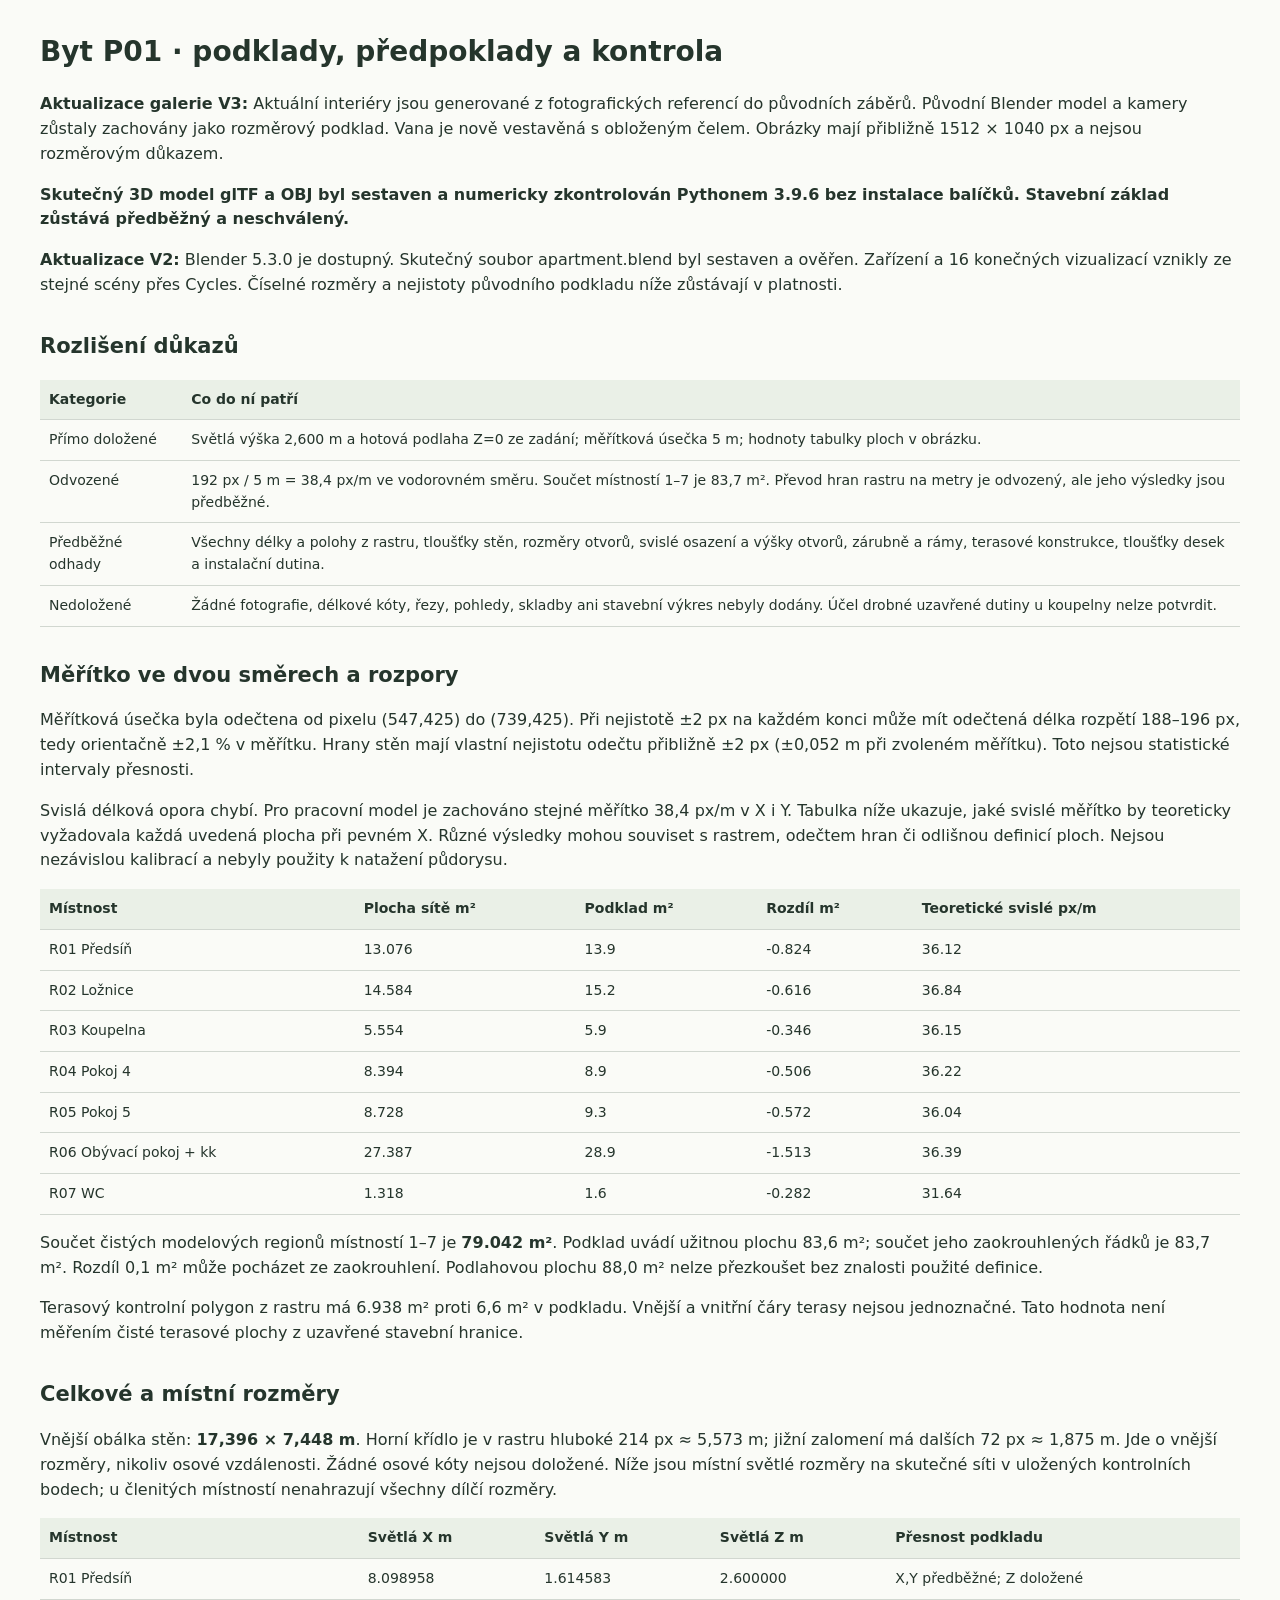
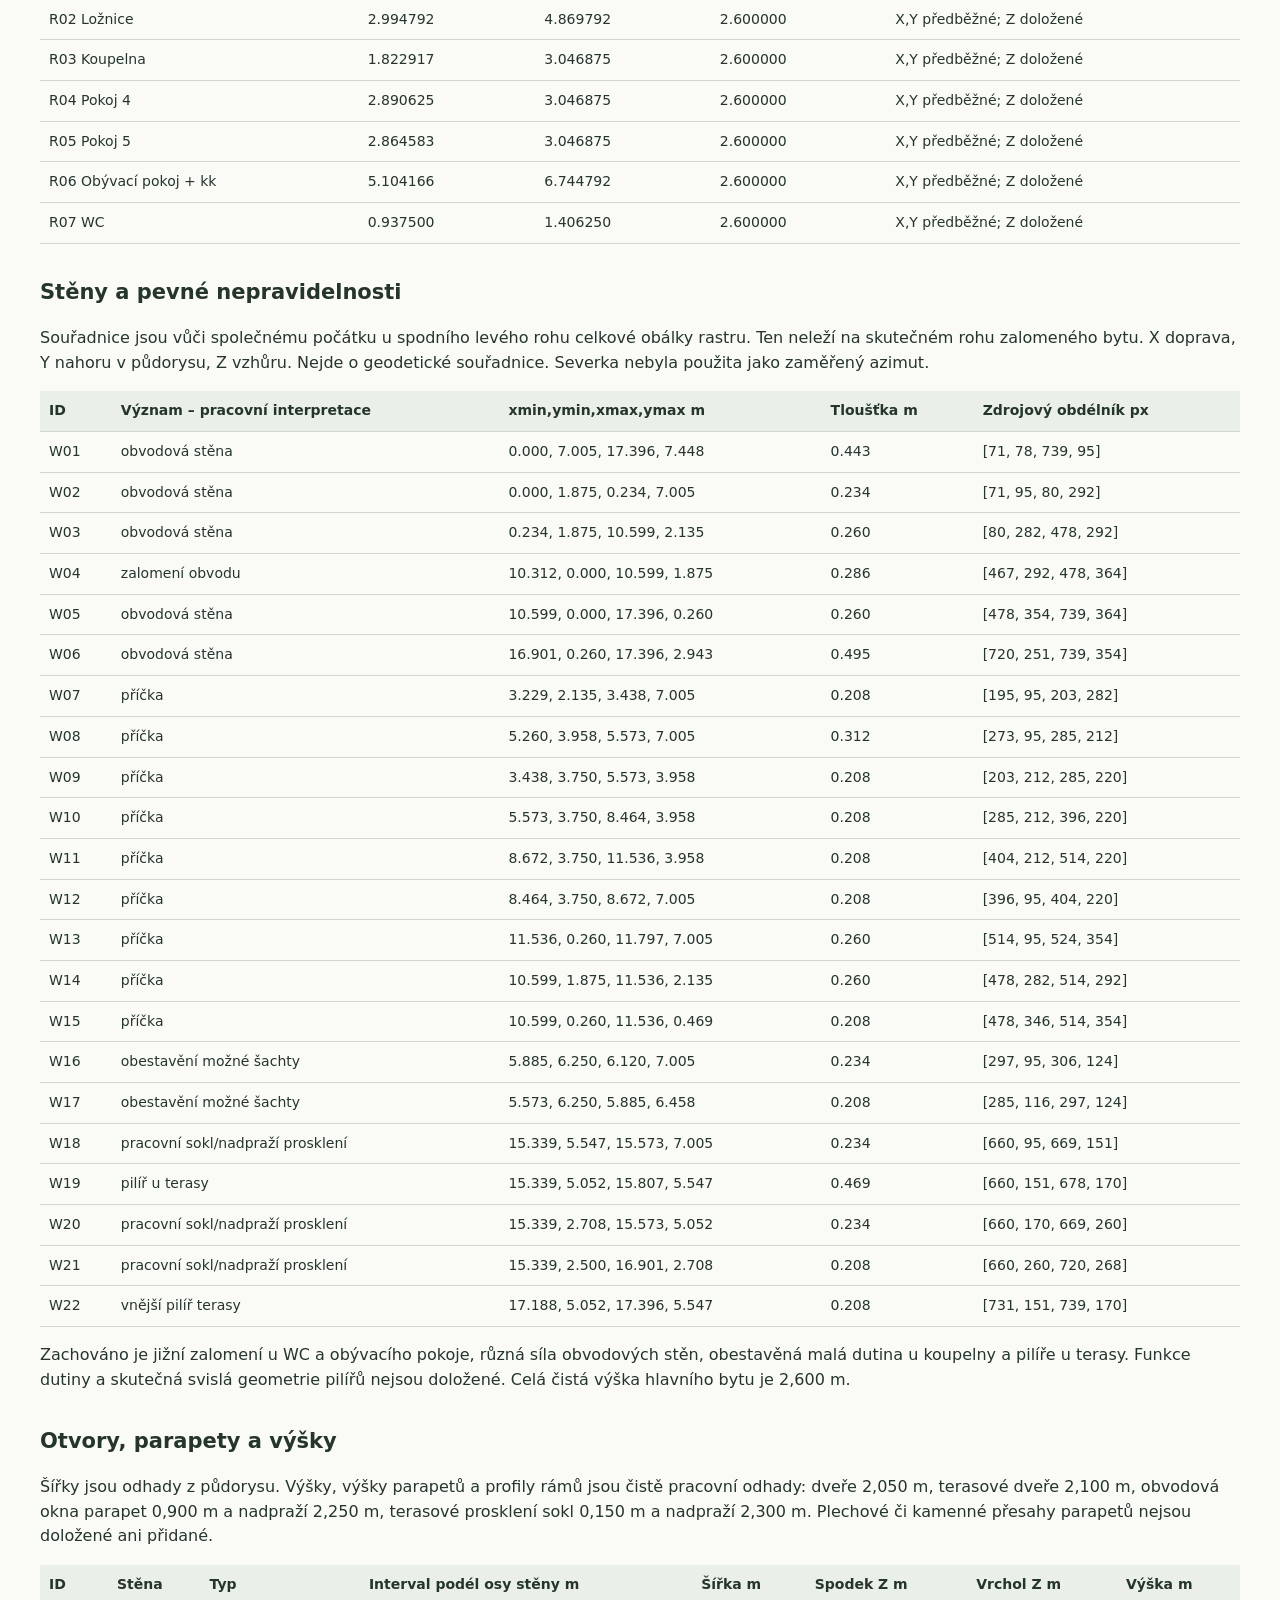
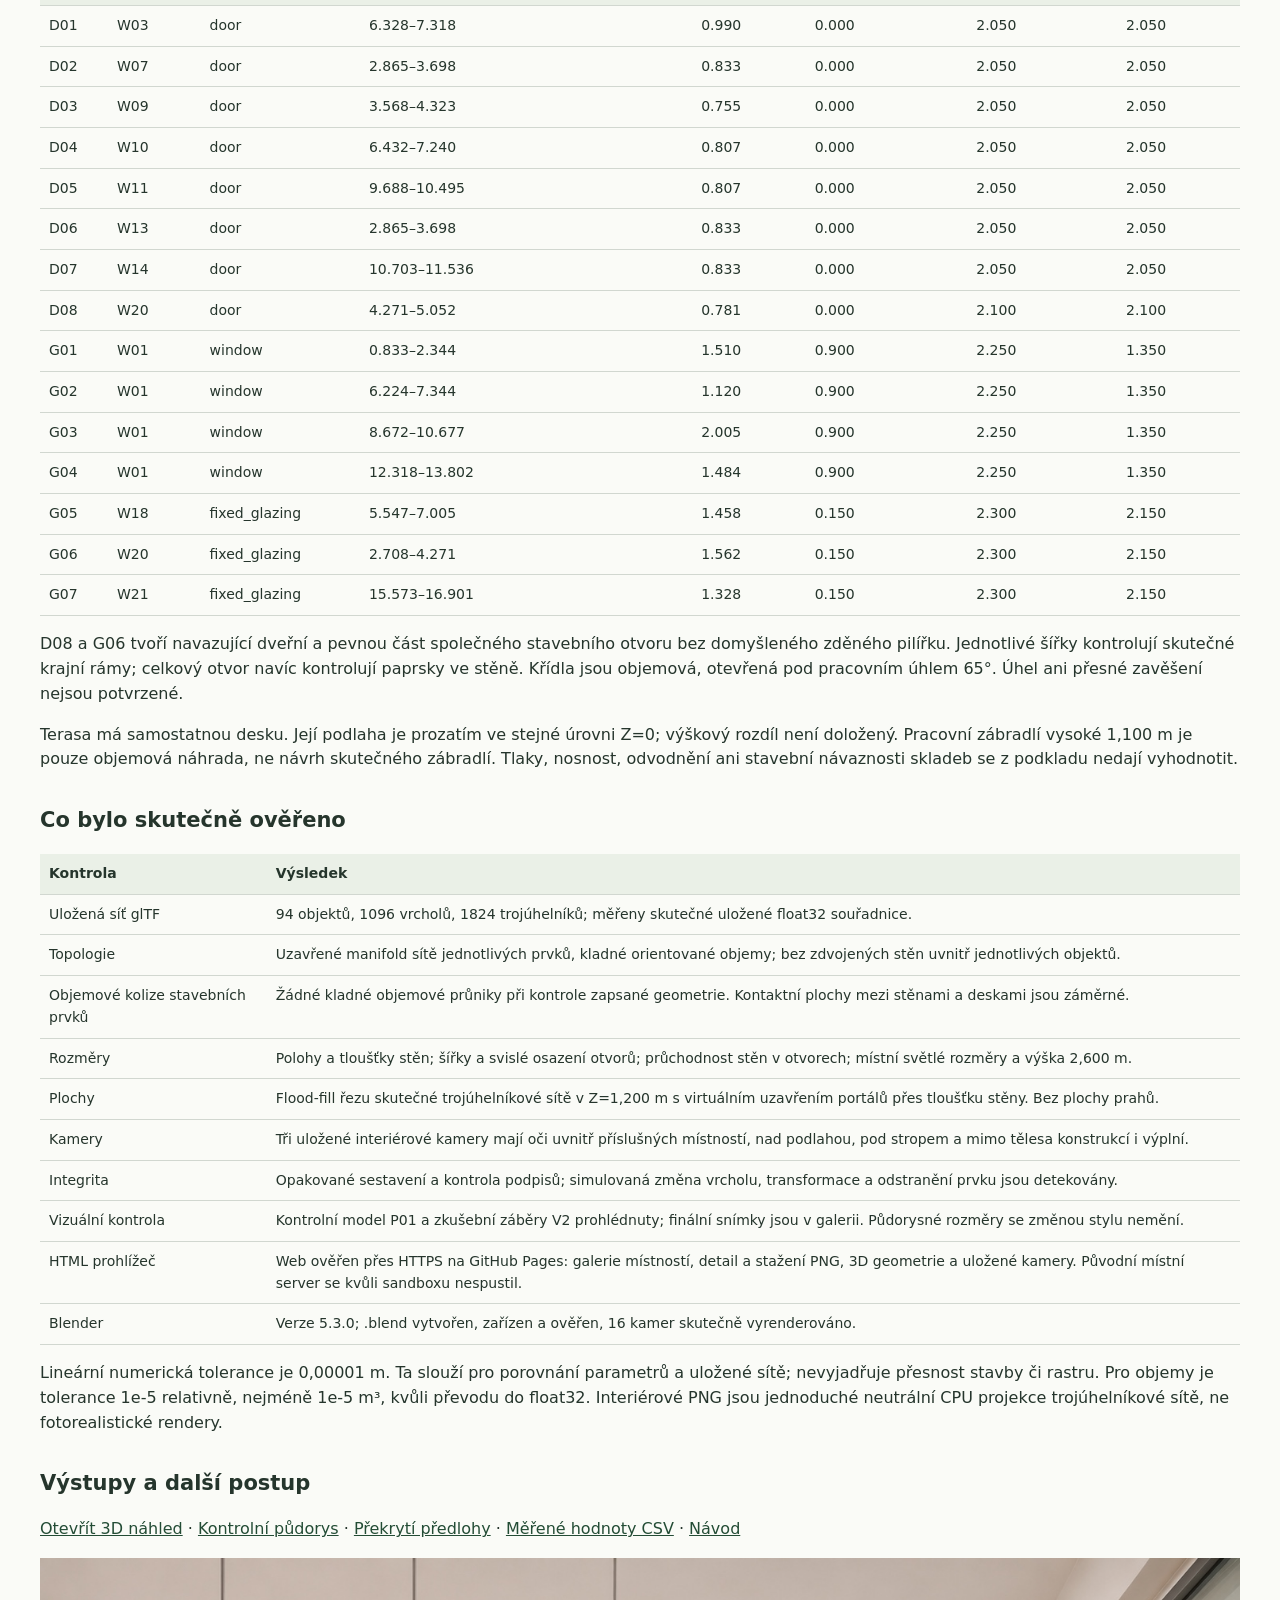
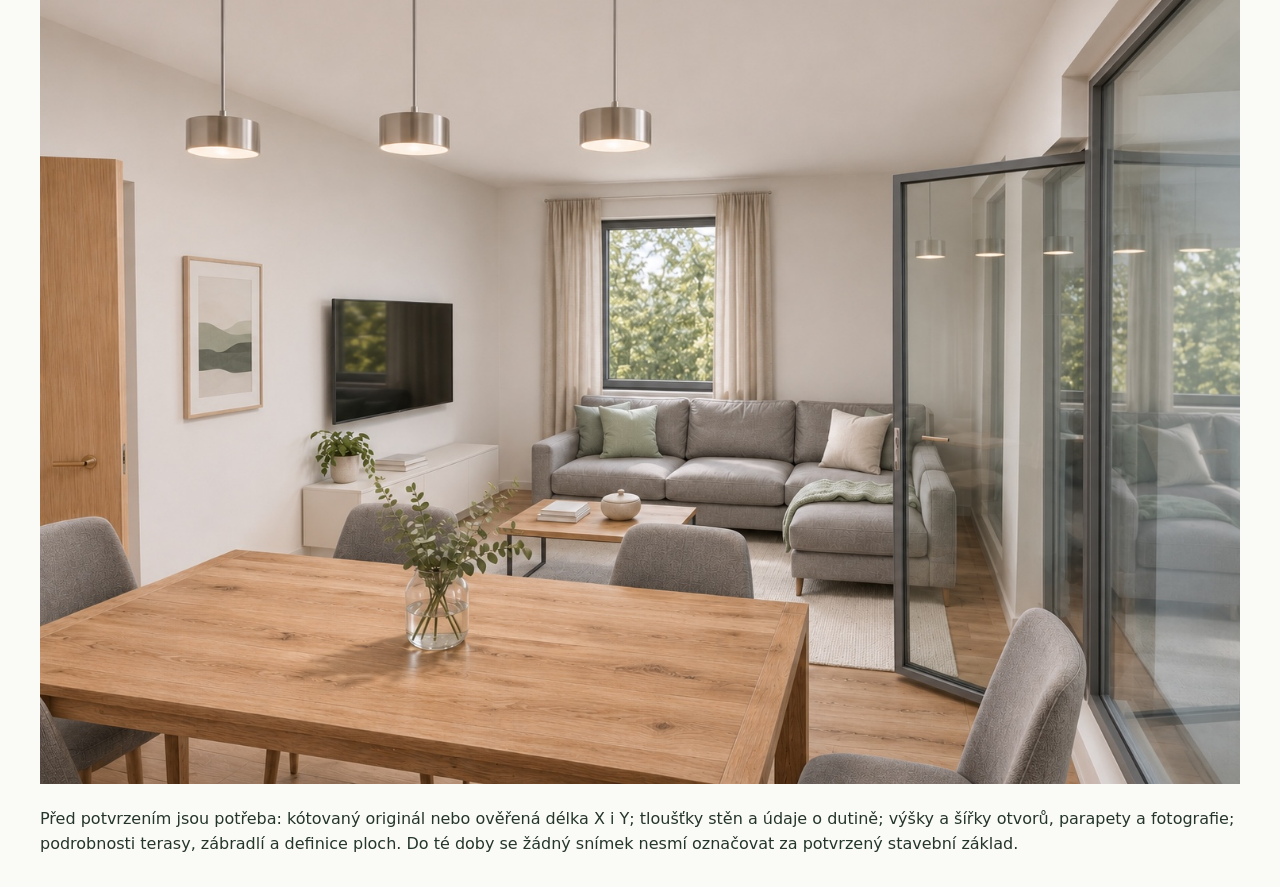
==== commit b4d6c7bb: "Publish reference-based interior gallery V3" ====
--- a/source_assessment.html
+++ b/source_assessment.html
@@ -1,6 +1,6 @@
 <!doctype html><html lang="cs"><head><meta charset="utf-8"><meta name="viewport" content="width=device-width,initial-scale=1"><title>Podklady a kontrola – byt P01</title>
 <style>body{font:16px/1.55 system-ui,sans-serif;max-width:1200px;margin:30px auto;padding:0 22px;color:#25352c;background:#fafbf7}h1{font-size:28px}h2{font-size:21px;margin-top:32px}table{border-collapse:collapse;width:100%;font-size:14px;margin:16px 0}td,th{border-bottom:1px solid #d1d7d0;text-align:left;padding:9px;vertical-align:top}th{background:#eaf0e7}code{background:#e8eee4;padding:2px 4px}img{max-width:100%;height:auto}a{color:#234c35}@media print{body{font-size:11px}table{font-size:10px}h2{break-after:avoid}tr{break-inside:avoid}}</style></head><body>
-<h1>Byt P01 · podklady, předpoklady a kontrola</h1>
+<h1>Byt P01 · podklady, předpoklady a kontrola</h1><p><strong>Aktualizace galerie V3:</strong> Aktuální interiéry jsou generované z fotografických referencí do původních záběrů. Původní Blender model a kamery zůstaly zachovány jako rozměrový podklad. Vana je nově vestavěná s obloženým čelem. Obrázky mají přibližně 1512 × 1040 px a nejsou rozměrovým důkazem.</p>
 <p><strong>Skutečný 3D model glTF a OBJ byl sestaven a numericky zkontrolován Pythonem 3.9.6 bez instalace balíčků. Stavební základ zůstává předběžný a neschválený.</strong></p>
 <p><strong>Aktualizace V2:</strong> Blender 5.3.0 je dostupný. Skutečný soubor apartment.blend byl sestaven a ověřen. Zařízení a 16 konečných vizualizací vznikly ze stejné scény přes Cycles. Číselné rozměry a nejistoty původního podkladu níže zůstávají v platnosti.</p>
 <h2>Rozlišení důkazů</h2>
@@ -28,6 +28,6 @@
 <p>Lineární numerická tolerance je 0,00001 m. Ta slouží pro porovnání parametrů a uložené sítě; nevyjadřuje přesnost stavby či rastru. Pro objemy je tolerance 1e-5 relativně, nejméně 1e-5 m³, kvůli převodu do float32. Interiérové PNG jsou jednoduché neutrální CPU projekce trojúhelníkové sítě, ne fotorealistické rendery.</p>
 <h2>Výstupy a další postup</h2>
 <p><a href="viewer.html">Otevřít 3D náhled</a> · <a href="views/control_plan.svg">Kontrolní půdorys</a> · <a href="views/reference_overlay.svg">Překrytí předlohy</a> · <a href="checks/geometry_report_portable.csv">Měřené hodnoty CSV</a> · <a href="README_FAMILY.txt">Návod</a></p>
-<img src="renders_family/CAM_R06_A.jpg" alt="Aktuální vizualizace obývacího pokoje ze stejného modelu">
+<img src="renders_family/CAM_R06_A.jpg?v=6f00000a12e4" alt="Aktuální generovaný návrh obývacího pokoje podle modelového pohledu">
 <p>Před potvrzením jsou potřeba: kótovaný originál nebo ověřená délka X i Y; tloušťky stěn a údaje o dutině; výšky a šířky otvorů, parapety a fotografie; podrobnosti terasy, zábradlí a definice ploch. Do té doby se žádný snímek nesmí označovat za potvrzený stavební základ.</p>
 </body></html>
